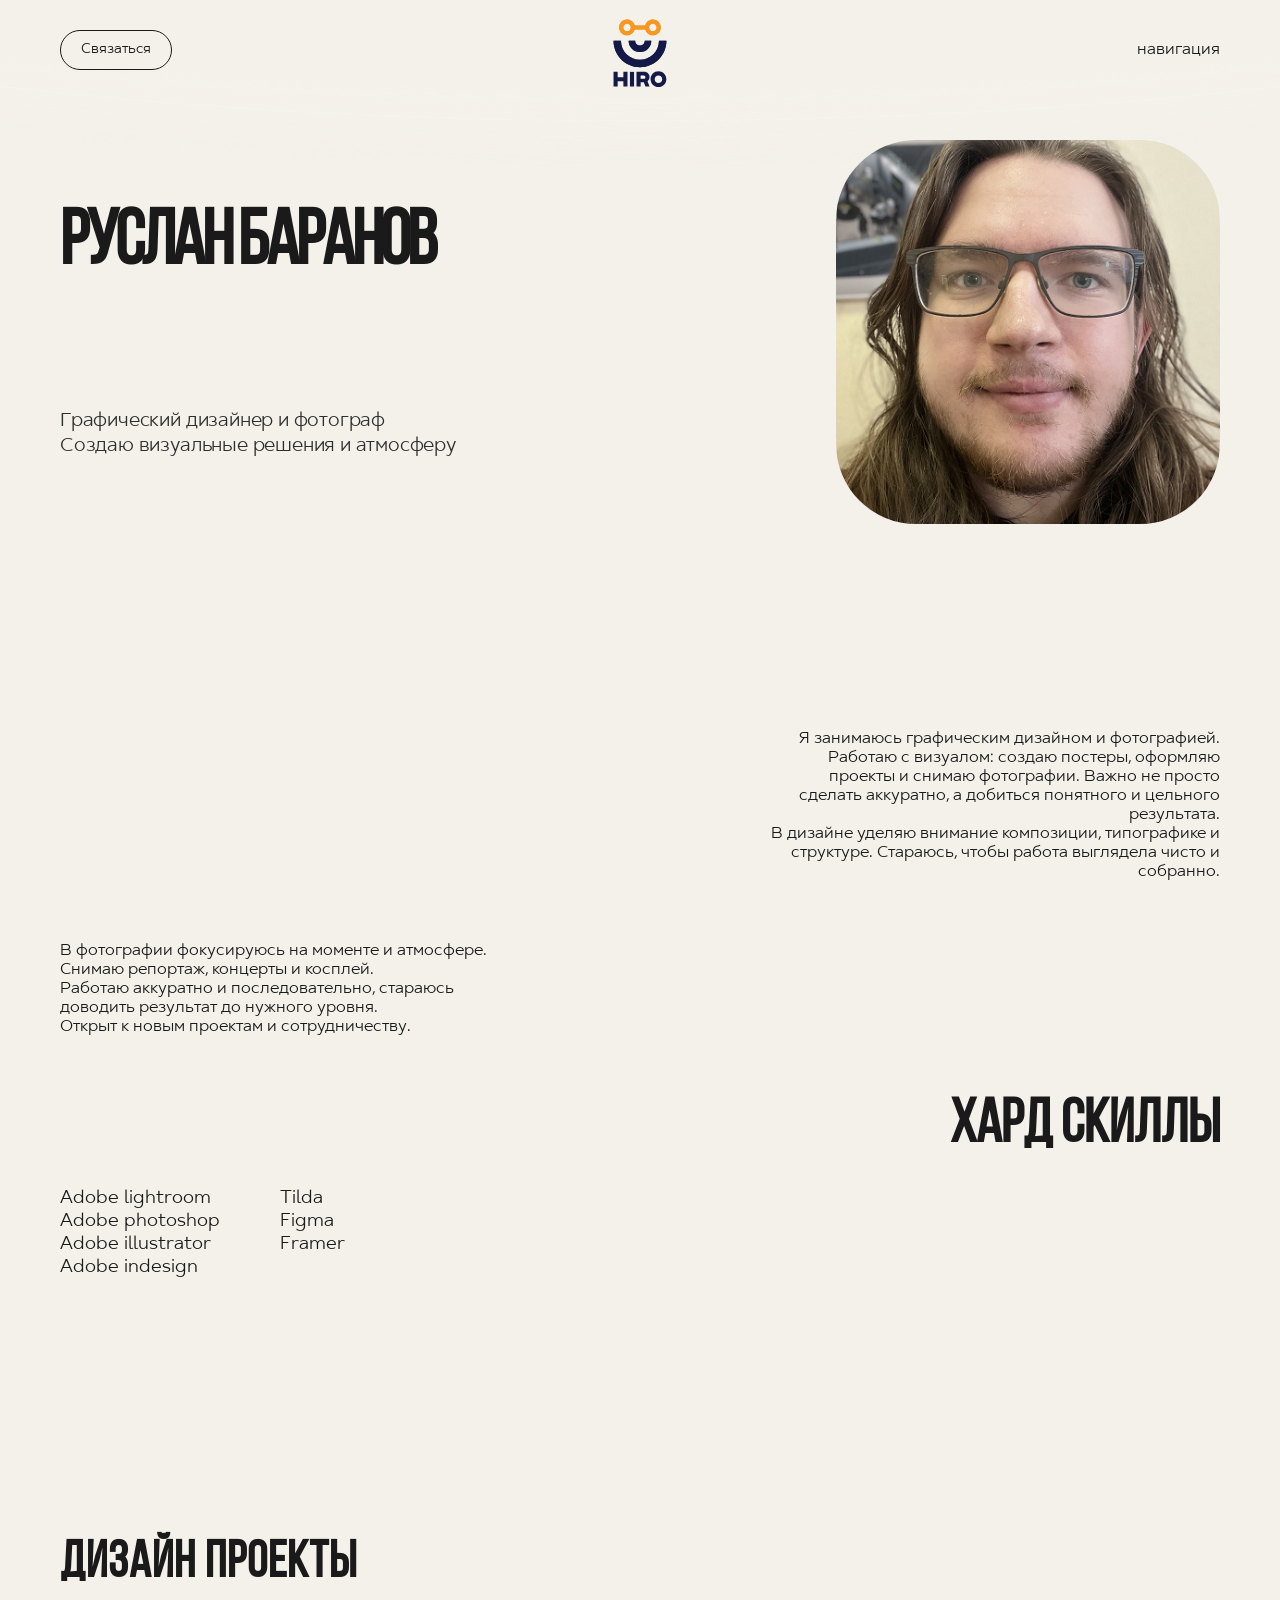
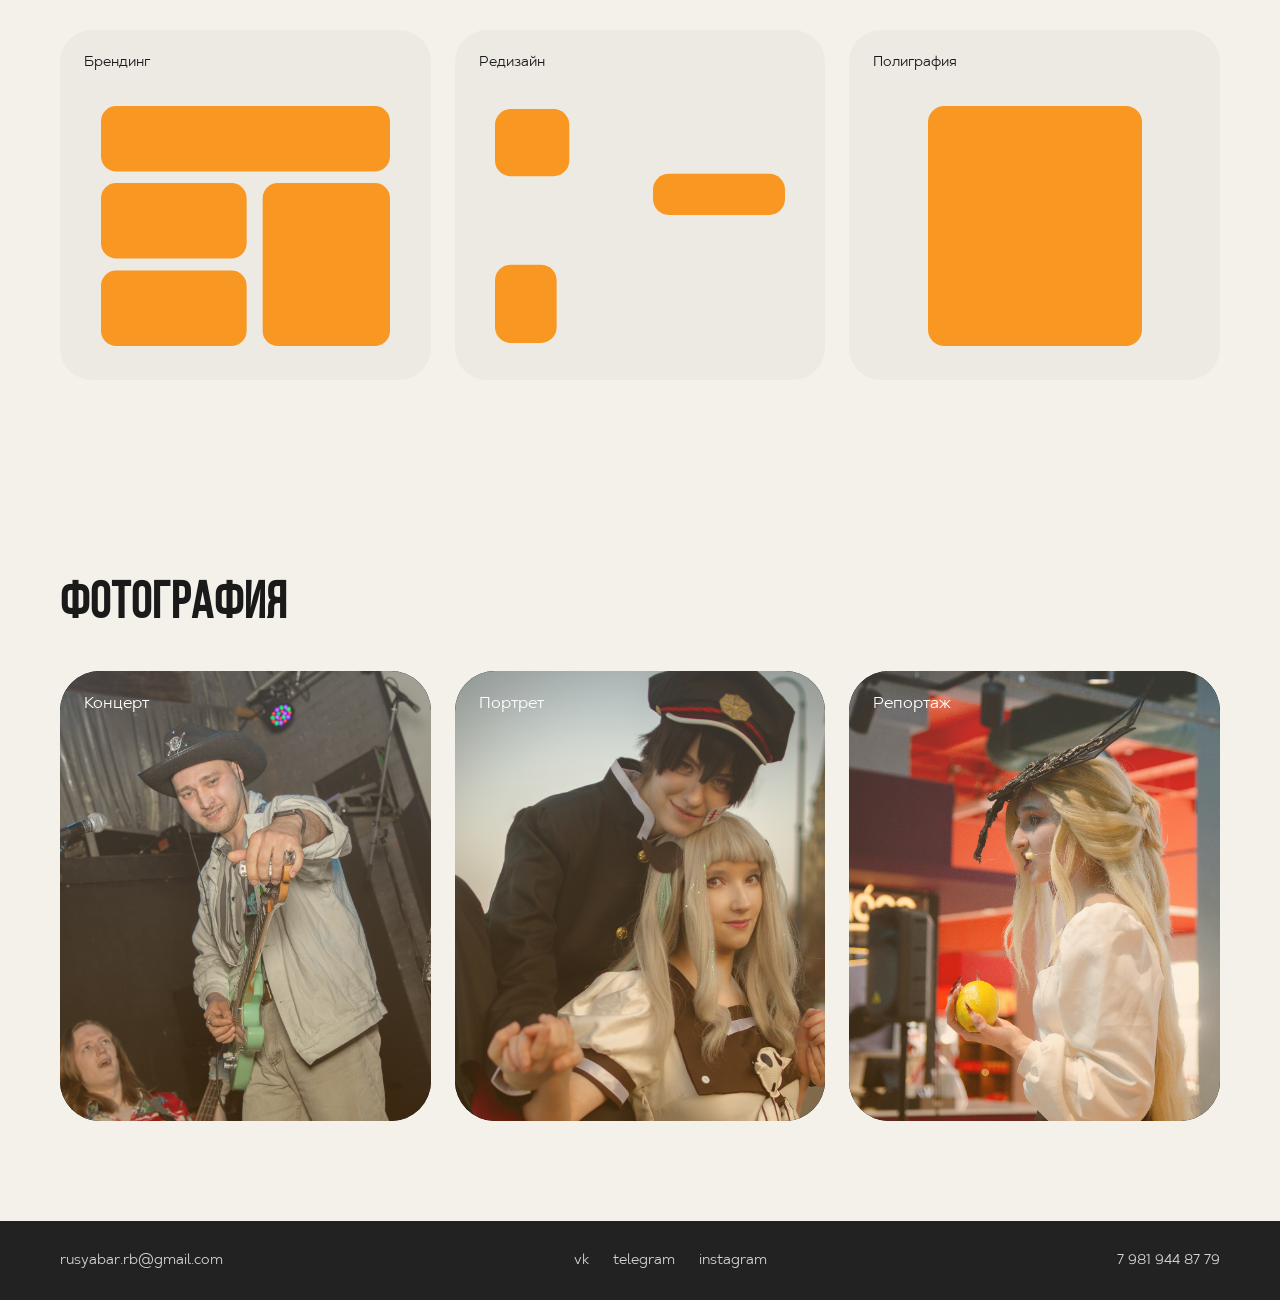
==== index.html @ a70095ea "Initial portfolio commit" ====
<!DOCTYPE html>
<html lang="ru">
<head>
    <meta charset="UTF-8">
    <meta name="viewport" content="width=device-width, initial-scale=1.0">
    <title>Моё Портфолио</title>
    
    <link rel="stylesheet" href="/css/global.css">
</head>
<body>

    <div id="loader" class="loader">
        <svg id="loader-logo" class="loader-logo" viewBox="0 0 1610 1610" xmlns="http://www.w3.org/2000/svg">
            <circle class="cls-2" cx="545.5" cy="502.5" r="75.5"/>
            <circle class="cls-2" cx="1064.5" cy="502.5" r="75.5"/>
            <g>
                <g>
                    <path class="cls-3" d="M1337,769c0,293.82-238.18,532-532,532s-532-238.18-532-532h149c0,211.53,171.47,383,383,383s383-171.47,383-383h149Z"/>
                    <path class="cls-3" d="M1033,769c0,125.92-102.08,228-228,228s-228-102.08-228-228h131c0,53.57,43.43,97,97,97s97-43.43,97-97h131Z"/>
                </g>
                <path class="cls-1" d="M1065,343c-73.63,0-135.58,50.06-153.66,118h-212.68c-18.08-67.94-80.03-118-153.66-118-87.81,0-159,71.19-159,159s71.19,159,159,159c73.27,0,134.97-49.57,153.39-117h213.22c18.42,67.43,80.12,117,153.39,117,87.81,0,159-71.19,159-159s-71.19-159-159-159ZM545,578c-41.97,0-76-34.03-76-76s34.03-76,76-76,76,34.03,76,76-34.03,76-76,76ZM1065,578c-41.97,0-76-34.03-76-76s34.03-76,76-76,76,34.03,76,76-34.03,76-76,76Z"/>
            </g>
        </svg>
    </div>

    <div id="header-component"></div>
    <script src="/js/header-standard.js"></script>

    <main>
        <section id="about" class="vertical-section">
            <div class="hero-wrapper">
                <div class="hero-text-block">
                    <h1 class="hero-name">РУСЛАН БАРАНОВ</h1>
                    <p class="hero-description">
                        Графический дизайнер и фотограф<br>
                        Создаю визуальные решения и атмосферу
                    </p>
                </div>
                <div class="hero-image-block">
                    <img src="img/me.jpg" alt="Руслан Баранов" class="hero-avatar">
                </div>
            </div>
        </section>

        <section id="skills" class="vertical-section">
            <div class="skills-content">
                <div class="text-top-right">
                    <p>Я занимаюсь графическим дизайном и фотографией.</p>
                    <p>Работаю с визуалом: создаю постеры, оформляю проекты и снимаю фотографии. Важно не просто сделать аккуратно, а добиться понятного и цельного результата.</p>
                    <p>В дизайне уделяю внимание композиции, типографике и структуре. Стараюсь, чтобы работа выглядела чисто и собранно.</p>
                </div>

                <div class="text-bottom-left">
                    <p>В фотографии фокусируюсь на моменте и атмосфере. Снимаю репортаж, концерты и косплей.</p>
                    <p>Работаю аккуратно и последовательно, стараюсь доводить результат до нужного уровня.</p>
                    <p>Открыт к новым проектам и сотрудничеству.</p>
                </div>

                <div class="skills-heading-wrapper">
                    <h2 class="skills-heading">хард скиллы</h2>
                </div>

                <div class="skills-grid-wrapper">
                    <div class="skills-grid">
                        <ul>
                            <li>Adobe lightroom</li>
                            <li>Adobe photoshop</li>
                            <li>Adobe illustrator</li>
                            <li>Adobe indesign</li>
                        </ul>
                        <ul>
                            <li>Tilda</li>
                            <li>Figma</li>
                            <li>Framer</li>
                        </ul>
                    </div>
                </div>
            </div> </section>

        <section id="design" class="vertical-section">
    <div class="section-container"> 
        <h2 class="section-title">Дизайн проекты</h2>
        
        <div class="bento-grid design-grid"> 
            <!-- Кликабельная карточка Брендинга -->
            <a href="/branding/" class="bento-item design-item">
                <h3 class="bento-label">Брендинг</h3>
                <img src="/img/branding.svg" alt="Брендинг" class="bento-project-img">
            </a>

            <div class="bento-item design-item">
                <h3 class="bento-label">Редизайн</h3>
                <img src="/img/redesign.svg" alt="Редизайн" class="bento-project-img">
            </div>

            <div class="bento-item design-item">
                <h3 class="bento-label">Полиграфия</h3>
                <img src="/img/posters.svg" alt="Плакаты" class="bento-project-img">
            </div>
        </div> 
    </div>
</section>

        <section id="photography" class="vertical-section">
            <div class="section-container">
                <h2 class="section-title">Фотография</h2>
                
                <div class="bento-grid photo-grid"> 
                    <div class="bento-item photo-item">
                        <img src="img/concert.jpg" alt="Концерт">
                        <span class="photo-label">Концерт</span>
                    </div>

                    <div class="bento-item photo-item">
                        <img src="img/portrait.jpg" alt="Портрет">
                        <span class="photo-label">Портрет</span>
                    </div>

                    <div class="bento-item photo-item">
                        <img src="img/report.jpg" alt="Репортаж">
                        <span class="photo-label">Репортаж</span>
                    </div>
                </div> 
            </div>
        </section>
        <div id="timeline-component"></div>
    </main>

    <div id="footer-component"></div>
    <script src="/js/footer.js"></script>
    <script src="/js/timeline-component.js"></script>
    <script src="script.js"></script>

</body>
</html>
---- css/global.css ----
/* css/global.css */
@import "backdrops/header__backdrop.css";

/* ==========================================================================
   1. ДЕСКТОП (БАЗА) — Грузится всегда, лежит в корне
   ========================================================================== */
@import "desktop/base.css";
@import "desktop/header.css";
@import "desktop/footer.css";
@import "style.css"; /* Общие десктопные ховеры и каркас секций */

/* ==========================================================================
   2. ПЛАНШЕТЫ (769px - 1024px) — Полный патч под iPad и горизонтальные экраны
   ========================================================================== */
@import "tablet/base.css" screen and (min-width: 769px) and (max-width: 1024px);
@import "tablet/header.css" screen and (min-width: 769px) and (max-width: 1024px);
@import "tablet/footer.css" screen and (min-width: 769px) and (max-width: 1024px);
@import "tablet/style.css" screen and (min-width: 769px) and (max-width: 1024px);

/* ==========================================================================
   3. МОБИЛЬНЫЕ (до 768px) — Полный патч под смартфоны любой ширины
   ========================================================================== */
@import "mobile/base.css" screen and (max-width: 768px);
@import "mobile/header.css" screen and (max-width: 768px);
@import "mobile/footer.css" screen and (max-width: 768px);
@import "mobile/style.css" screen and (max-width: 768px);

/* --- ПРЕЛОАДЕР (Оставляем тут, так как он сквозной и не мешает импортам) --- */
.loader {
    position: fixed;
    top: 0;
    left: 0;
    width: 100%;
    height: 100%;
    background-color: var(--bg-color);
    display: flex;
    justify-content: center;
    align-items: center;
    z-index: 9999;
    transition: opacity 0.8s ease;
}

.loader-logo {
    width: 230px;
    height: auto;
    animation: fadeIn 1s ease-out forwards, pulse 3s ease-in-out 1s infinite alternate;
}

.loader-logo .cls-1 { fill: #f89721; }
.loader-logo .cls-2 { fill: var(--bg-color); } 
.loader-logo .cls-3 { fill: #151948; }

@keyframes fadeIn {
    from { opacity: 0; transform: scale(0.8); }
    to { opacity: 1; transform: scale(1); }
}

@keyframes pulse {
    from { transform: scale(1); }
    to { transform: scale(1.05); }
}

/* Контейнер секции */
.projects-section {
    padding: 40px 0 120px 0;
    width: 100%;
}

/* Сетка проектов */
.projects-grid {
    display: grid;
    grid-template-columns: repeat(2, 1fr); /* На десктопе 2 колонки, можно сделать 3 */
    gap: 30px;
    margin-top: 50px;
}

/* Базовая карточка-прототип */
.project-card {
    display: flex;
    flex-direction: column;
    background: #f0f0f0; /* Цвет плашек как на главном экране */
    border-radius: 32px; /* Фирменный суперэллипс скругления */
    overflow: hidden;
    text-decoration: none;
    color: inherit;
    transition: transform 0.4s cubic-bezier(0.16, 1, 0.3, 1), box-shadow 0.4s ease;
}

/* Эффект при наведении */
.project-card:hover {
    transform: translateY(-8px);
    box-shadow: 0 20px 40px rgba(0, 0, 0, 0.05);
}

/* Область изображения */
.project-card-image {
    width: 100%;
    height: 400px; /* Фиксированная высота для ровной сетки */
    background-size: cover;
    background-position: center;
    background-color: #e5e5e5;
    transition: transform 0.6s cubic-bezier(0.16, 1, 0.3, 1);
}

.project-card:hover .project-card-image {
    transform: scale(1.03); /* Легкий зум изображения внутри */
}

/* Блок с информацией */
.project-card-info {
    padding: 30px;
    display: flex;
    flex-direction: column;
    gap: 12px;
}

/* Мета-данные (Тег и Год) */
.project-card-meta {
    display: flex;
    justify-content: space-between;
    align-items: center;
    font-size: 0.9rem;
    text-transform: uppercase;
    letter-spacing: 0.05em;
    opacity: 0.6;
}

.project-tag {
    font-weight: 500;
}

/* Название проекта */
.project-card-title {
    font-size: 1.8rem;
    font-weight: 600;
    margin: 0;
    line-height: 1.2;
}
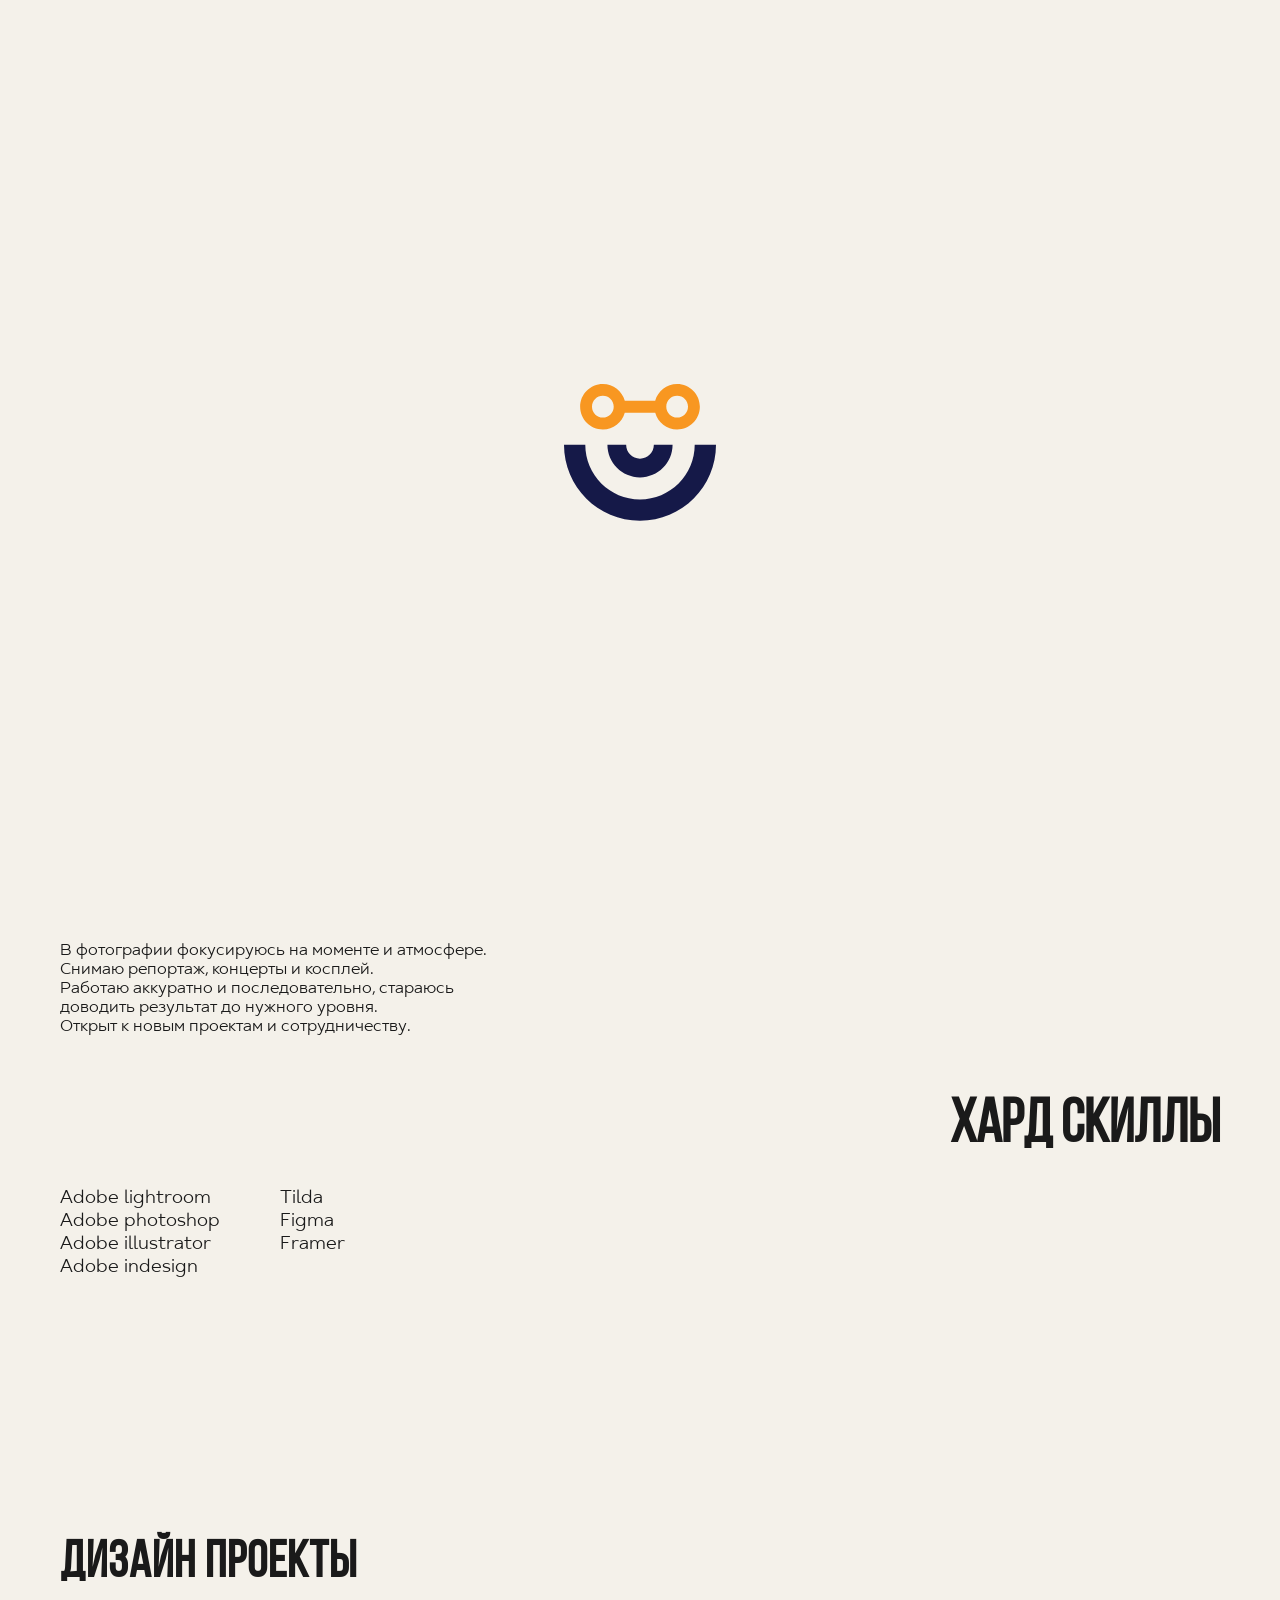
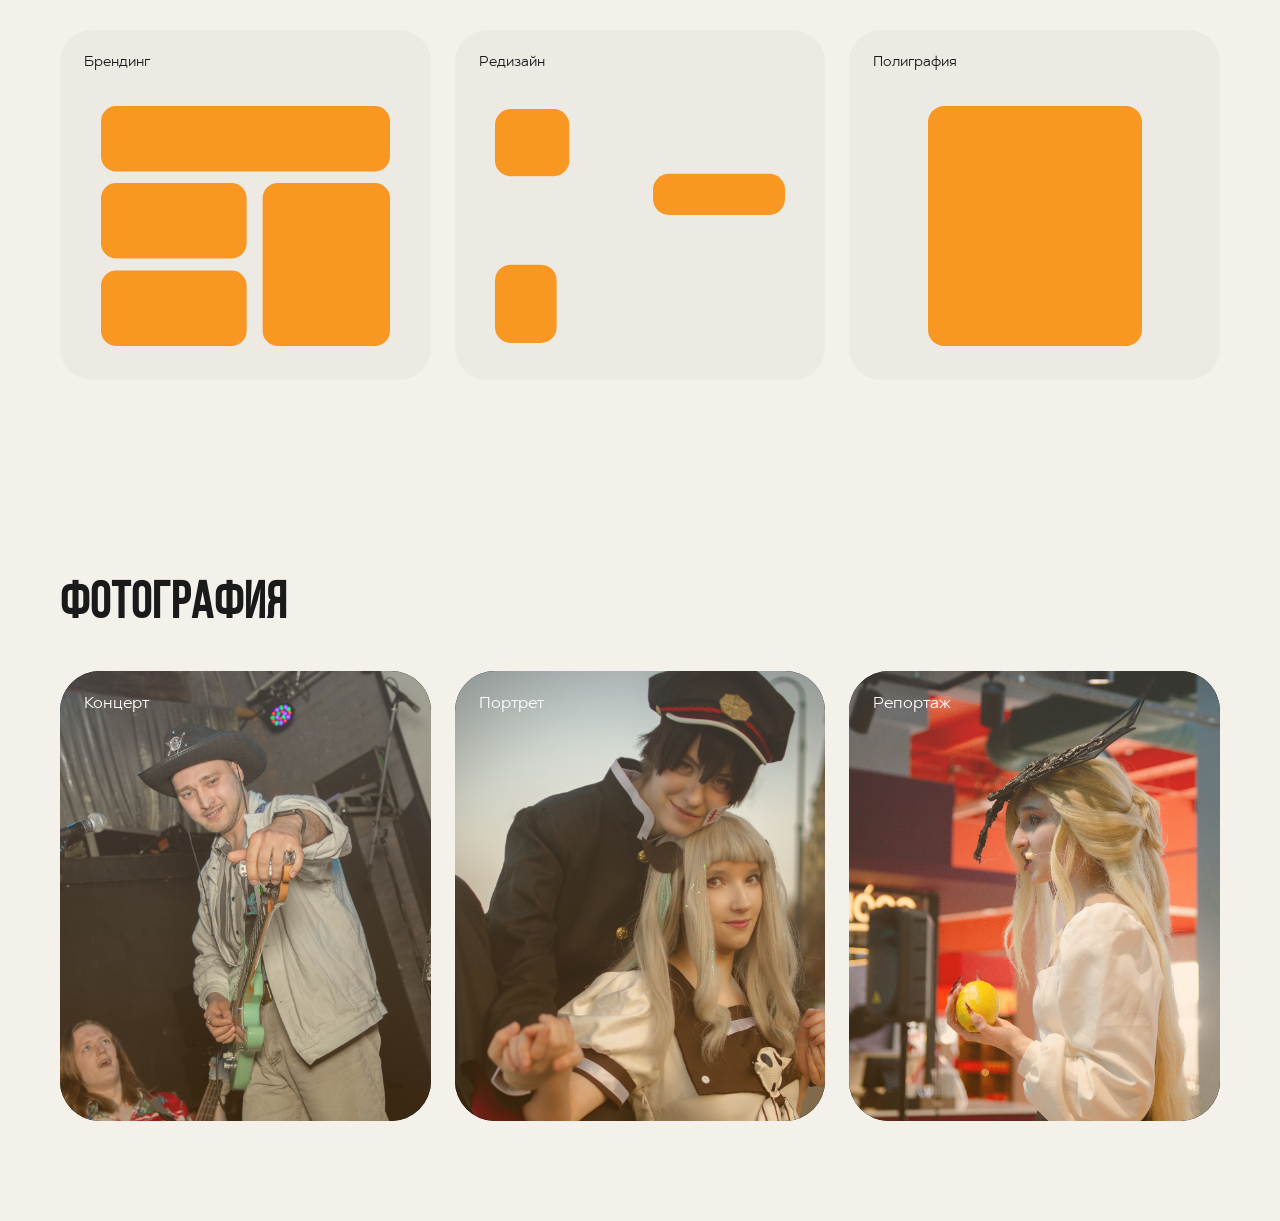
==== commit 045a37aa: "refactor: introduce main js hub and component modules" ====
--- a/index.html
+++ b/index.html
@@ -5,7 +5,7 @@
     <meta name="viewport" content="width=device-width, initial-scale=1.0">
     <title>Моё Портфолио</title>
     
-    <link rel="stylesheet" href="/css/global.css">
+    <link rel="stylesheet" href="css/global.css">
 </head>
 <body>
 
@@ -24,7 +24,6 @@
     </div>
 
     <div id="header-component"></div>
-    <script src="/js/header-standard.js"></script>
 
     <main>
         <section id="about" class="vertical-section">
@@ -85,17 +84,17 @@
             <!-- Кликабельная карточка Брендинга -->
             <a href="/branding/" class="bento-item design-item">
                 <h3 class="bento-label">Брендинг</h3>
-                <img src="/img/branding.svg" alt="Брендинг" class="bento-project-img">
+                <img src="img/branding.svg" alt="Брендинг" class="bento-project-img">
             </a>
 
             <div class="bento-item design-item">
                 <h3 class="bento-label">Редизайн</h3>
-                <img src="/img/redesign.svg" alt="Редизайн" class="bento-project-img">
+                <img src="img/redesign.svg" alt="Редизайн" class="bento-project-img">
             </div>
 
             <div class="bento-item design-item">
                 <h3 class="bento-label">Полиграфия</h3>
-                <img src="/img/posters.svg" alt="Плакаты" class="bento-project-img">
+                <img src="img/posters.svg" alt="Плакаты" class="bento-project-img">
             </div>
         </div> 
     </div>
@@ -127,9 +126,7 @@
     </main>
 
     <div id="footer-component"></div>
-    <script src="/js/footer.js"></script>
-    <script src="/js/timeline-component.js"></script>
-    <script src="script.js"></script>
+    <script type="module" src="js/main.js" defer></script>
 
 </body>
 </html>
